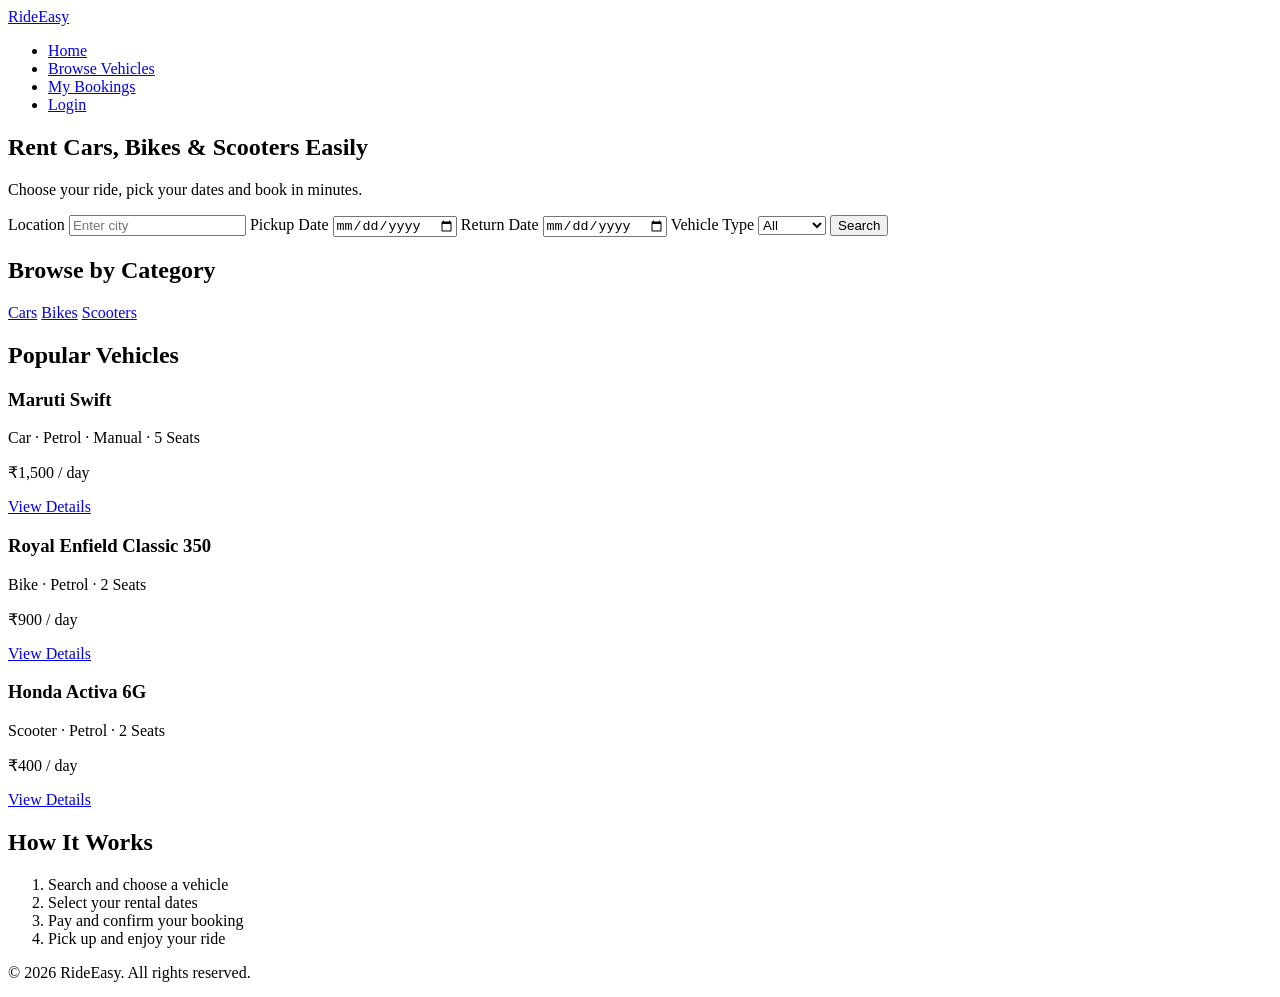
==== index.html @ caa132a5 "Add home page structure" ====
<!DOCTYPE html>
<html lang="en">

<head>
    <meta charset="UTF-8">
    <meta name="viewport" content="width=device-width, initial-scale=1.0">
    <title>RideEasy - Vehicle Rental Platform</title>
    <link rel="stylesheet" href="css/style.css">
</head>

<body>

    <header>
        <nav class="navbar">
            <a href="index.html" class="logo">RideEasy</a>
            <ul class="nav-links">
                <li><a href="index.html">Home</a></li>
                <li><a href="browse.html">Browse Vehicles</a></li>
                <li><a href="my-bookings.html">My Bookings</a></li>
                <li><a href="login.html">Login</a></li>
            </ul>
        </nav>
    </header>

    <main>
        <section class="top-section">
            <h1>Rent Cars, Bikes &amp; Scooters Easily</h1>
            <p>Choose your ride, pick your dates and book in minutes.</p>

            <form class="search-form" action="browse.html">
                <label for="location">Location</label>
                <input type="text" id="location" name="location" placeholder="Enter city" required>

                <label for="pickup">Pickup Date</label>
                <input type="date" id="pickup" name="pickup" required>

                <label for="return">Return Date</label>
                <input type="date" id="return" name="return" required>

                <label for="type">Vehicle Type</label>
                <select id="type" name="type">
                    <option value="all">All</option>
                    <option value="car">Car</option>
                    <option value="bike">Bike</option>
                    <option value="scooter">Scooter</option>
                </select>

                <button type="submit">Search</button>
            </form>
        </section>

        <section class="categories">
            <h2>Browse by Category</h2>
            <div class="category-list">
                <a href="browse.html#cars" class="category-box">Cars</a>
                <a href="browse.html#bikes" class="category-box">Bikes</a>
                <a href="browse.html#scooters" class="category-box">Scooters</a>
            </div>
        </section>

        <section class="popular">
            <h2>Popular Vehicles</h2>
            <div class="vehicle-list">
                <article class="vehicle-box">
                    <h3>Maruti Swift</h3>
                    <p>Car · Petrol · Manual · 5 Seats</p>
                    <p class="price">₹1,500 / day</p>
                    <a href="vehicle.html#swift">View Details</a>
                </article>
                <article class="vehicle-box">
                    <h3>Royal Enfield Classic 350</h3>
                    <p>Bike · Petrol · 2 Seats</p>
                    <p class="price">₹900 / day</p>
                    <a href="vehicle.html#classic350">View Details</a>
                </article>
                <article class="vehicle-box">
                    <h3>Honda Activa 6G</h3>
                    <p>Scooter · Petrol · 2 Seats</p>
                    <p class="price">₹400 / day</p>
                    <a href="vehicle.html#activa">View Details</a>
                </article>
            </div>
        </section>

        <section class="how-it-works">
            <h2>How It Works</h2>
            <ol>
                <li>Search and choose a vehicle</li>
                <li>Select your rental dates</li>
                <li>Pay and confirm your booking</li>
                <li>Pick up and enjoy your ride</li>
            </ol>
        </section>
    </main>

    <footer>
        <p>&copy; 2026 RideEasy. All rights reserved.</p>
    </footer>

</body>

</html>
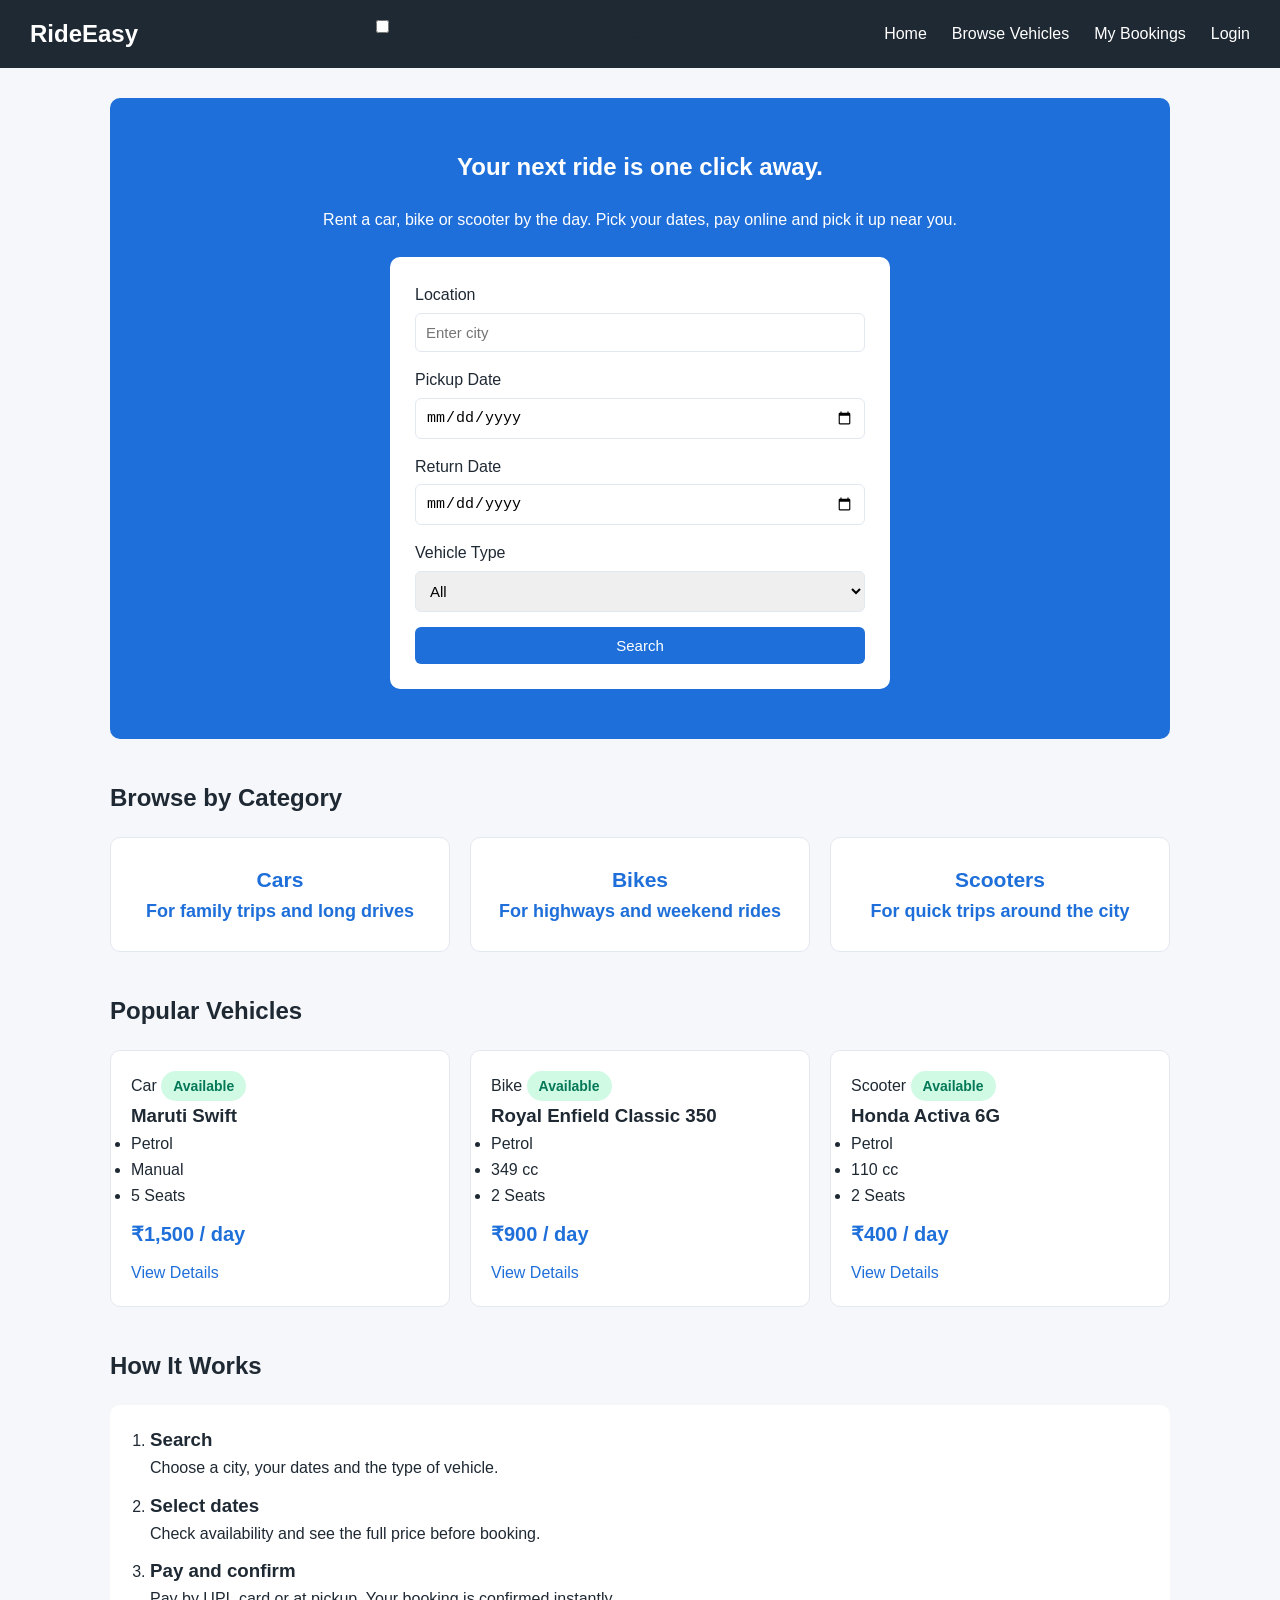
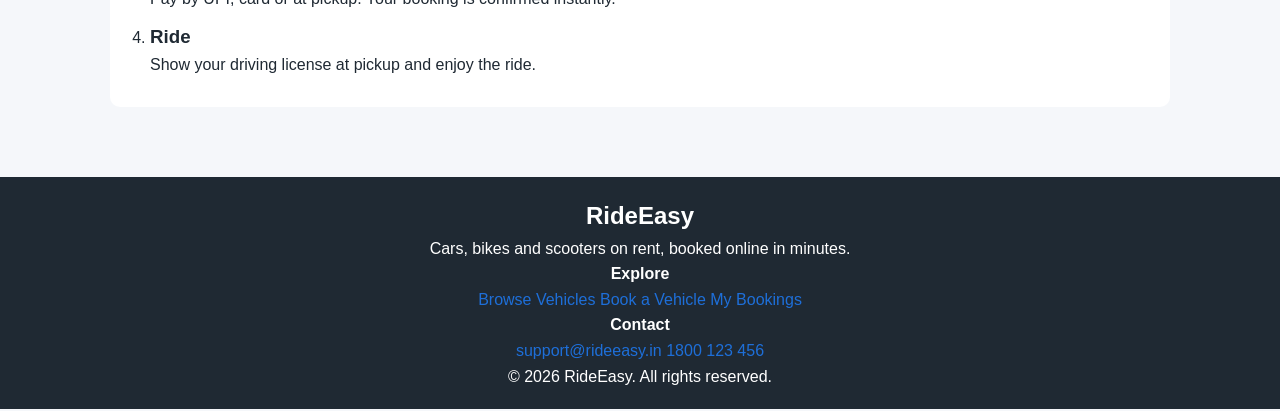
==== commit 75757039: "Redesign home page layout and add categories" ====
--- a/index.html
+++ b/index.html
@@ -1,102 +1,198 @@
 <!DOCTYPE html>
 <html lang="en">
-
 <head>
     <meta charset="UTF-8">
     <meta name="viewport" content="width=device-width, initial-scale=1.0">
     <title>RideEasy - Vehicle Rental Platform</title>
+
+    <!-- Google Font: Sora -->
+    <link rel="preconnect" href="https://fonts.googleapis.com">
+    <link rel="preconnect" href="https://fonts.gstatic.com" crossorigin>
+    <link href="https://fonts.googleapis.com/css2?family=Sora:wght@400;600;700;800&display=swap" rel="stylesheet">
+
     <link rel="stylesheet" href="css/style.css">
 </head>
-
 <body>
 
-    <header>
+    <!-- Navbar -->
+    <header class="site-header">
         <nav class="navbar">
-            <a href="index.html" class="logo">RideEasy</a>
+            <a href="index.html" class="logo">Ride<span>Easy</span></a>
+
+            <!-- Menu button (shown only on phones) -->
+            <input type="checkbox" id="menu-toggle">
+            <label for="menu-toggle" class="menu-icon">&#9776;</label>
+
             <ul class="nav-links">
-                <li><a href="index.html">Home</a></li>
+                <li><a href="index.html" class="current">Home</a></li>
                 <li><a href="browse.html">Browse Vehicles</a></li>
                 <li><a href="my-bookings.html">My Bookings</a></li>
-                <li><a href="login.html">Login</a></li>
+                <li><a href="login.html" class="login-btn">Login</a></li>
             </ul>
         </nav>
     </header>
 
     <main>
+        <!-- First view: background photo + search -->
         <section class="top-section">
-            <h1>Rent Cars, Bikes &amp; Scooters Easily</h1>
-            <p>Choose your ride, pick your dates and book in minutes.</p>
+            <div class="container">
+                <h1>Your next ride is one click away.</h1>
+                <p class="subtitle">Rent a car, bike or scooter by the day. Pick your dates, pay online and pick it up near you.</p>
 
-            <form class="search-form" action="browse.html">
-                <label for="location">Location</label>
-                <input type="text" id="location" name="location" placeholder="Enter city" required>
-
-                <label for="pickup">Pickup Date</label>
-                <input type="date" id="pickup" name="pickup" required>
-
-                <label for="return">Return Date</label>
-                <input type="date" id="return" name="return" required>
-
-                <label for="type">Vehicle Type</label>
-                <select id="type" name="type">
-                    <option value="all">All</option>
-                    <option value="car">Car</option>
-                    <option value="bike">Bike</option>
-                    <option value="scooter">Scooter</option>
-                </select>
-
-                <button type="submit">Search</button>
-            </form>
-        </section>
-
-        <section class="categories">
-            <h2>Browse by Category</h2>
-            <div class="category-list">
-                <a href="browse.html#cars" class="category-box">Cars</a>
-                <a href="browse.html#bikes" class="category-box">Bikes</a>
-                <a href="browse.html#scooters" class="category-box">Scooters</a>
+                <form class="search-form" action="browse.html">
+                    <div class="field">
+                        <label for="location">Location</label>
+                        <input type="text" id="location" name="location" placeholder="Enter city" required>
+                    </div>
+                    <div class="field">
+                        <label for="pickup">Pickup Date</label>
+                        <input type="date" id="pickup" name="pickup" required>
+                    </div>
+                    <div class="field">
+                        <label for="return">Return Date</label>
+                        <input type="date" id="return" name="return" required>
+                    </div>
+                    <div class="field">
+                        <label for="type">Vehicle Type</label>
+                        <select id="type" name="type">
+                            <option value="all">All</option>
+                            <option value="car">Car</option>
+                            <option value="bike">Bike</option>
+                            <option value="scooter">Scooter</option>
+                        </select>
+                    </div>
+                    <button type="submit">Search</button>
+                </form>
             </div>
         </section>
 
-        <section class="popular">
-            <h2>Popular Vehicles</h2>
-            <div class="vehicle-list">
-                <article class="vehicle-box">
-                    <h3>Maruti Swift</h3>
-                    <p>Car · Petrol · Manual · 5 Seats</p>
-                    <p class="price">₹1,500 / day</p>
-                    <a href="vehicle.html#swift">View Details</a>
-                </article>
-                <article class="vehicle-box">
-                    <h3>Royal Enfield Classic 350</h3>
-                    <p>Bike · Petrol · 2 Seats</p>
-                    <p class="price">₹900 / day</p>
-                    <a href="vehicle.html#classic350">View Details</a>
-                </article>
-                <article class="vehicle-box">
-                    <h3>Honda Activa 6G</h3>
-                    <p>Scooter · Petrol · 2 Seats</p>
-                    <p class="price">₹400 / day</p>
-                    <a href="vehicle.html#activa">View Details</a>
-                </article>
+        <!-- Categories -->
+        <section class="categories">
+            <div class="container">
+                <h2>Browse by Category</h2>
+                <div class="category-list">
+                    <a href="browse.html#cars" class="category-box cars">
+                        <h3>Cars</h3>
+                        <p>For family trips and long drives</p>
+                    </a>
+                    <a href="browse.html#bikes" class="category-box bikes">
+                        <h3>Bikes</h3>
+                        <p>For highways and weekend rides</p>
+                    </a>
+                    <a href="browse.html#scooters" class="category-box scooters">
+                        <h3>Scooters</h3>
+                        <p>For quick trips around the city</p>
+                    </a>
+                </div>
             </div>
         </section>
 
+        <!-- Popular Vehicles -->
+        <section class="popular">
+            <div class="container">
+                <h2>Popular Vehicles</h2>
+                <div class="vehicle-list">
+                    <article class="vehicle-box">
+                        <div class="box-top">
+                            <span class="type">Car</span>
+                            <span class="status available">Available</span>
+                        </div>
+                        <h3>Maruti Swift</h3>
+                        <ul class="tags">
+                            <li>Petrol</li>
+                            <li>Manual</li>
+                            <li>5 Seats</li>
+                        </ul>
+                        <div class="box-bottom">
+                            <p class="price">₹1,500 <span>/ day</span></p>
+                            <a href="vehicle.html#swift" class="btn">View Details</a>
+                        </div>
+                    </article>
+
+                    <article class="vehicle-box">
+                        <div class="box-top">
+                            <span class="type">Bike</span>
+                            <span class="status available">Available</span>
+                        </div>
+                        <h3>Royal Enfield Classic 350</h3>
+                        <ul class="tags">
+                            <li>Petrol</li>
+                            <li>349 cc</li>
+                            <li>2 Seats</li>
+                        </ul>
+                        <div class="box-bottom">
+                            <p class="price">₹900 <span>/ day</span></p>
+                            <a href="vehicle.html#classic350" class="btn">View Details</a>
+                        </div>
+                    </article>
+
+                    <article class="vehicle-box">
+                        <div class="box-top">
+                            <span class="type">Scooter</span>
+                            <span class="status available">Available</span>
+                        </div>
+                        <h3>Honda Activa 6G</h3>
+                        <ul class="tags">
+                            <li>Petrol</li>
+                            <li>110 cc</li>
+                            <li>2 Seats</li>
+                        </ul>
+                        <div class="box-bottom">
+                            <p class="price">₹400 <span>/ day</span></p>
+                            <a href="vehicle.html#activa" class="btn">View Details</a>
+                        </div>
+                    </article>
+                </div>
+            </div>
+        </section>
+
+        <!-- How It Works -->
         <section class="how-it-works">
-            <h2>How It Works</h2>
-            <ol>
-                <li>Search and choose a vehicle</li>
-                <li>Select your rental dates</li>
-                <li>Pay and confirm your booking</li>
-                <li>Pick up and enjoy your ride</li>
-            </ol>
+            <div class="container">
+                <h2>How It Works</h2>
+                <ol class="steps">
+                    <li>
+                        <h3>Search</h3>
+                        <p>Choose a city, your dates and the type of vehicle.</p>
+                    </li>
+                    <li>
+                        <h3>Select dates</h3>
+                        <p>Check availability and see the full price before booking.</p>
+                    </li>
+                    <li>
+                        <h3>Pay and confirm</h3>
+                        <p>Pay by UPI, card or at pickup. Your booking is confirmed instantly.</p>
+                    </li>
+                    <li>
+                        <h3>Ride</h3>
+                        <p>Show your driving license at pickup and enjoy the ride.</p>
+                    </li>
+                </ol>
+            </div>
         </section>
     </main>
 
-    <footer>
-        <p>&copy; 2026 RideEasy. All rights reserved.</p>
+    <!-- Footer -->
+    <footer class="site-footer">
+        <div class="container footer-grid">
+            <div>
+                <a href="index.html" class="logo">Ride<span>Easy</span></a>
+                <p>Cars, bikes and scooters on rent, booked online in minutes.</p>
+            </div>
+            <div>
+                <h4>Explore</h4>
+                <a href="browse.html">Browse Vehicles</a>
+                <a href="booking.html">Book a Vehicle</a>
+                <a href="my-bookings.html">My Bookings</a>
+            </div>
+            <div>
+                <h4>Contact</h4>
+                <a href="mailto:support@rideeasy.in">support@rideeasy.in</a>
+                <a href="tel:+911800123456">1800 123 456</a>
+            </div>
+        </div>
+        <p class="copyright">&copy; 2026 RideEasy. All rights reserved.</p>
     </footer>
 
 </body>
-
 </html>
--- a/css/style.css
+++ b/css/style.css
@@ -0,0 +1,471 @@
+:root {
+    --primary: #1e6fd9;
+    --primary-dark: #1557ad;
+    --dark: #1f2933;
+    --light: #f5f7fa;
+    --white: #ffffff;
+    --gray: #6b7280;
+    --border: #e2e8f0;
+}
+
+* {
+    margin: 0;
+    padding: 0;
+    box-sizing: border-box;
+}
+
+body {
+    font-family: Arial, Helvetica, sans-serif;
+    background-color: var(--light);
+    color: var(--dark);
+    line-height: 1.6;
+}
+
+a {
+    color: var(--primary);
+    text-decoration: none;
+}
+
+main {
+    max-width: 1100px;
+    margin: 0 auto;
+    padding: 30px 20px;
+}
+
+h1, h2 {
+    margin-bottom: 20px;
+}
+
+.navbar {
+    display: flex;
+    justify-content: space-between;
+    align-items: center;
+    background-color: var(--dark);
+    padding: 15px 30px;
+}
+
+.logo {
+    color: var(--white);
+    font-size: 24px;
+    font-weight: bold;
+}
+
+.nav-links {
+    display: flex;
+    list-style: none;
+    gap: 25px;
+}
+
+.nav-links a {
+    color: var(--white);
+}
+
+.nav-links a:hover {
+    color: var(--primary);
+}
+
+button,
+.book-btn {
+    background-color: var(--primary);
+    color: var(--white);
+    border: none;
+    padding: 10px 20px;
+    border-radius: 6px;
+    cursor: pointer;
+    font-size: 15px;
+    display: inline-block;
+}
+
+button:hover,
+.book-btn:hover {
+    background-color: var(--primary-dark);
+}
+
+input,
+select {
+    width: 100%;
+    padding: 10px;
+    margin: 5px 0 15px;
+    border: 1px solid var(--border);
+    border-radius: 6px;
+    font-size: 15px;
+}
+
+footer {
+    background-color: var(--dark);
+    color: var(--white);
+    text-align: center;
+    padding: 20px;
+    margin-top: 40px;
+}
+
+
+.top-section {
+    background-color: var(--primary);
+    color: var(--white);
+    text-align: center;
+    padding: 50px 20px;
+    border-radius: 10px;
+    margin-bottom: 40px;
+}
+
+.top-section p {
+    margin-bottom: 25px;
+}
+
+.search-form {
+    background-color: var(--white);
+    color: var(--dark);
+    max-width: 500px;
+    margin: 0 auto;
+    padding: 25px;
+    border-radius: 10px;
+    text-align: left;
+}
+
+.search-form button {
+    width: 100%;
+}
+
+.categories {
+    margin-bottom: 40px;
+}
+
+.category-list {
+    display: flex;
+    gap: 20px;
+    margin-bottom: 30px;
+}
+
+.category-box {
+    flex: 1;
+    background-color: var(--white);
+    border: 1px solid var(--border);
+    border-radius: 10px;
+    padding: 25px;
+    text-align: center;
+    font-size: 18px;
+    font-weight: bold;
+}
+
+.category-box:hover {
+    background-color: var(--primary);
+    color: var(--white);
+}
+
+.popular,
+.vehicle-section {
+    margin-bottom: 40px;
+}
+
+.vehicle-list {
+    display: grid;
+    grid-template-columns: repeat(auto-fit, minmax(250px, 1fr));
+    gap: 20px;
+}
+
+.vehicle-box {
+    background-color: var(--white);
+    border: 1px solid var(--border);
+    border-radius: 10px;
+    padding: 20px;
+}
+
+.vehicle-box:hover {
+    box-shadow: 0 4px 12px rgba(0, 0, 0, 0.1);
+}
+
+.vehicle-box p {
+    color: var(--gray);
+}
+
+.price {
+    color: var(--primary) !important;
+    font-size: 20px;
+    font-weight: bold;
+    margin: 10px 0;
+}
+
+.how-it-works ol {
+    background-color: var(--white);
+    padding: 20px 40px;
+    border-radius: 10px;
+}
+
+.how-it-works li {
+    margin-bottom: 10px;
+}
+
+.filter-form {
+    background-color: var(--white);
+    padding: 20px;
+    border-radius: 10px;
+    margin-bottom: 25px;
+    display: grid;
+    grid-template-rows: auto auto;
+    grid-auto-flow: column;
+    gap: 0 20px;
+    align-items: end;
+}
+
+.filter-form button {
+    grid-row: 2;
+    margin-bottom: 15px;
+}
+
+.vehicle-details {
+    background-color: var(--white);
+    border: 1px solid var(--border);
+    border-radius: 10px;
+    padding: 25px;
+    margin-bottom: 30px;
+}
+
+.features {
+    list-style: none;
+    display: flex;
+    flex-wrap: wrap;
+    gap: 10px;
+    margin-bottom: 10px;
+}
+
+.features li {
+    background-color: var(--light);
+    padding: 5px 12px;
+    border-radius: 20px;
+    font-size: 14px;
+}
+
+.reviews {
+    margin: 15px 0 20px;
+    color: var(--gray);
+}
+
+.reviews h3 {
+    color: var(--dark);
+    font-size: 16px;
+}
+
+.status {
+    display: inline-block;
+    padding: 4px 12px;
+    border-radius: 20px;
+    font-size: 14px;
+    font-weight: bold;
+}
+
+.available, .active    { background-color: #d1fae5; color: #047857; }
+.booked, .cancelled    { background-color: #fee2e2; color: #b91c1c; }
+.maintenance           { background-color: #ffedd5; color: #c2410c; }
+.upcoming              { background-color: #dbeafe; color: #1d4ed8; }
+.completed             { background-color: #e5e7eb; color: #374151; }
+
+
+.booking-form,
+.form-box {
+    background-color: var(--white);
+    max-width: 600px;
+    margin: 0 auto 30px;
+    padding: 30px;
+    border-radius: 10px;
+    border: 1px solid var(--border);
+}
+
+fieldset {
+    border: 1px solid var(--border);
+    border-radius: 8px;
+    padding: 15px 20px;
+    margin-bottom: 20px;
+}
+
+legend {
+    font-weight: bold;
+    padding: 0 8px;
+}
+
+input[type="radio"],
+input[type="checkbox"] {
+    width: auto;
+    margin: 0 6px 15px 0;
+}
+
+.price-summary {
+    background-color: var(--light);
+    padding: 20px;
+    border-radius: 8px;
+    margin-bottom: 20px;
+}
+
+.price-summary h2 {
+    font-size: 18px;
+    margin-bottom: 10px;
+}
+
+.total {
+    font-size: 20px;
+    font-weight: bold;
+    color: var(--primary);
+    border-top: 1px solid var(--border);
+    margin-top: 10px;
+    padding-top: 10px;
+}
+
+.booking-form button,
+.form-box button {
+    width: 100%;
+}
+
+.bookings-table,
+.admin-table {
+    width: 100%;
+    border-collapse: collapse;
+    background-color: var(--white);
+    border-radius: 10px;
+    overflow: hidden;
+    margin-bottom: 30px;
+}
+
+.bookings-table th,
+.admin-table th {
+    background-color: var(--dark);
+    color: var(--white);
+    text-align: left;
+    padding: 12px;
+}
+
+.bookings-table td,
+.admin-table td {
+    padding: 12px;
+    border-bottom: 1px solid var(--border);
+}
+
+.bookings-table tr:hover,
+.admin-table tr:hover {
+    background-color: var(--light);
+}
+
+td button {
+    padding: 6px 12px;
+    font-size: 13px;
+    margin: 2px;
+}
+
+#dashboard,
+#vehicles,
+#bookings,
+#maintenance,
+#reviews {
+    margin-bottom: 40px;
+}
+
+.stats {
+    display: grid;
+    grid-template-columns: repeat(auto-fit, minmax(200px, 1fr));
+    gap: 20px;
+}
+
+.stat-box {
+    background-color: var(--white);
+    border-left: 5px solid var(--primary);
+    border-radius: 10px;
+    padding: 20px;
+    box-shadow: 0 2px 8px rgba(0, 0, 0, 0.05);
+}
+
+.stat-box h3 {
+    font-size: 15px;
+    color: var(--gray);
+}
+
+.stat-box p {
+    font-size: 28px;
+    font-weight: bold;
+}
+
+.add-vehicle-form {
+    background-color: var(--white);
+    padding: 20px;
+    border-radius: 10px;
+    margin-bottom: 25px;
+    display: grid;
+    grid-template-rows: auto auto;
+    grid-auto-flow: column;
+    gap: 0 20px;
+    align-items: end;
+}
+
+.add-vehicle-form button {
+    grid-row: 2;
+    margin-bottom: 15px;
+}
+
+.review-box {
+    background-color: var(--white);
+    border: 1px solid var(--border);
+    border-radius: 10px;
+    padding: 15px 20px;
+    margin-bottom: 15px;
+}
+
+html {
+    scroll-behavior: smooth;
+}
+
+@media (max-width: 768px) {
+    .navbar {
+        flex-direction: column;
+        gap: 10px;
+        padding: 15px;
+    }
+
+    .nav-links {
+        flex-wrap: wrap;
+        justify-content: center;
+        gap: 15px;
+    }
+
+    .category-list {
+        flex-direction: column;
+    }
+
+    .bookings-table,
+    .admin-table {
+        display: block;
+        overflow-x: auto;
+        white-space: nowrap;
+    }
+}
+
+@media (max-width: 480px) {
+    main {
+        padding: 20px 12px;
+    }
+
+    .top-section {
+        padding: 30px 15px;
+    }
+
+    .top-section h1 {
+        font-size: 24px;
+    }
+
+    .booking-form,
+    .form-box,
+    .search-form {
+        padding: 18px;
+    }
+
+    .stat-box p {
+        font-size: 22px;
+    }
+
+        .filter-form,
+    .add-vehicle-form {
+        display: block;
+    }
+
+    .filter-form button,
+    .add-vehicle-form button {
+        width: 100%;
+    }
+}
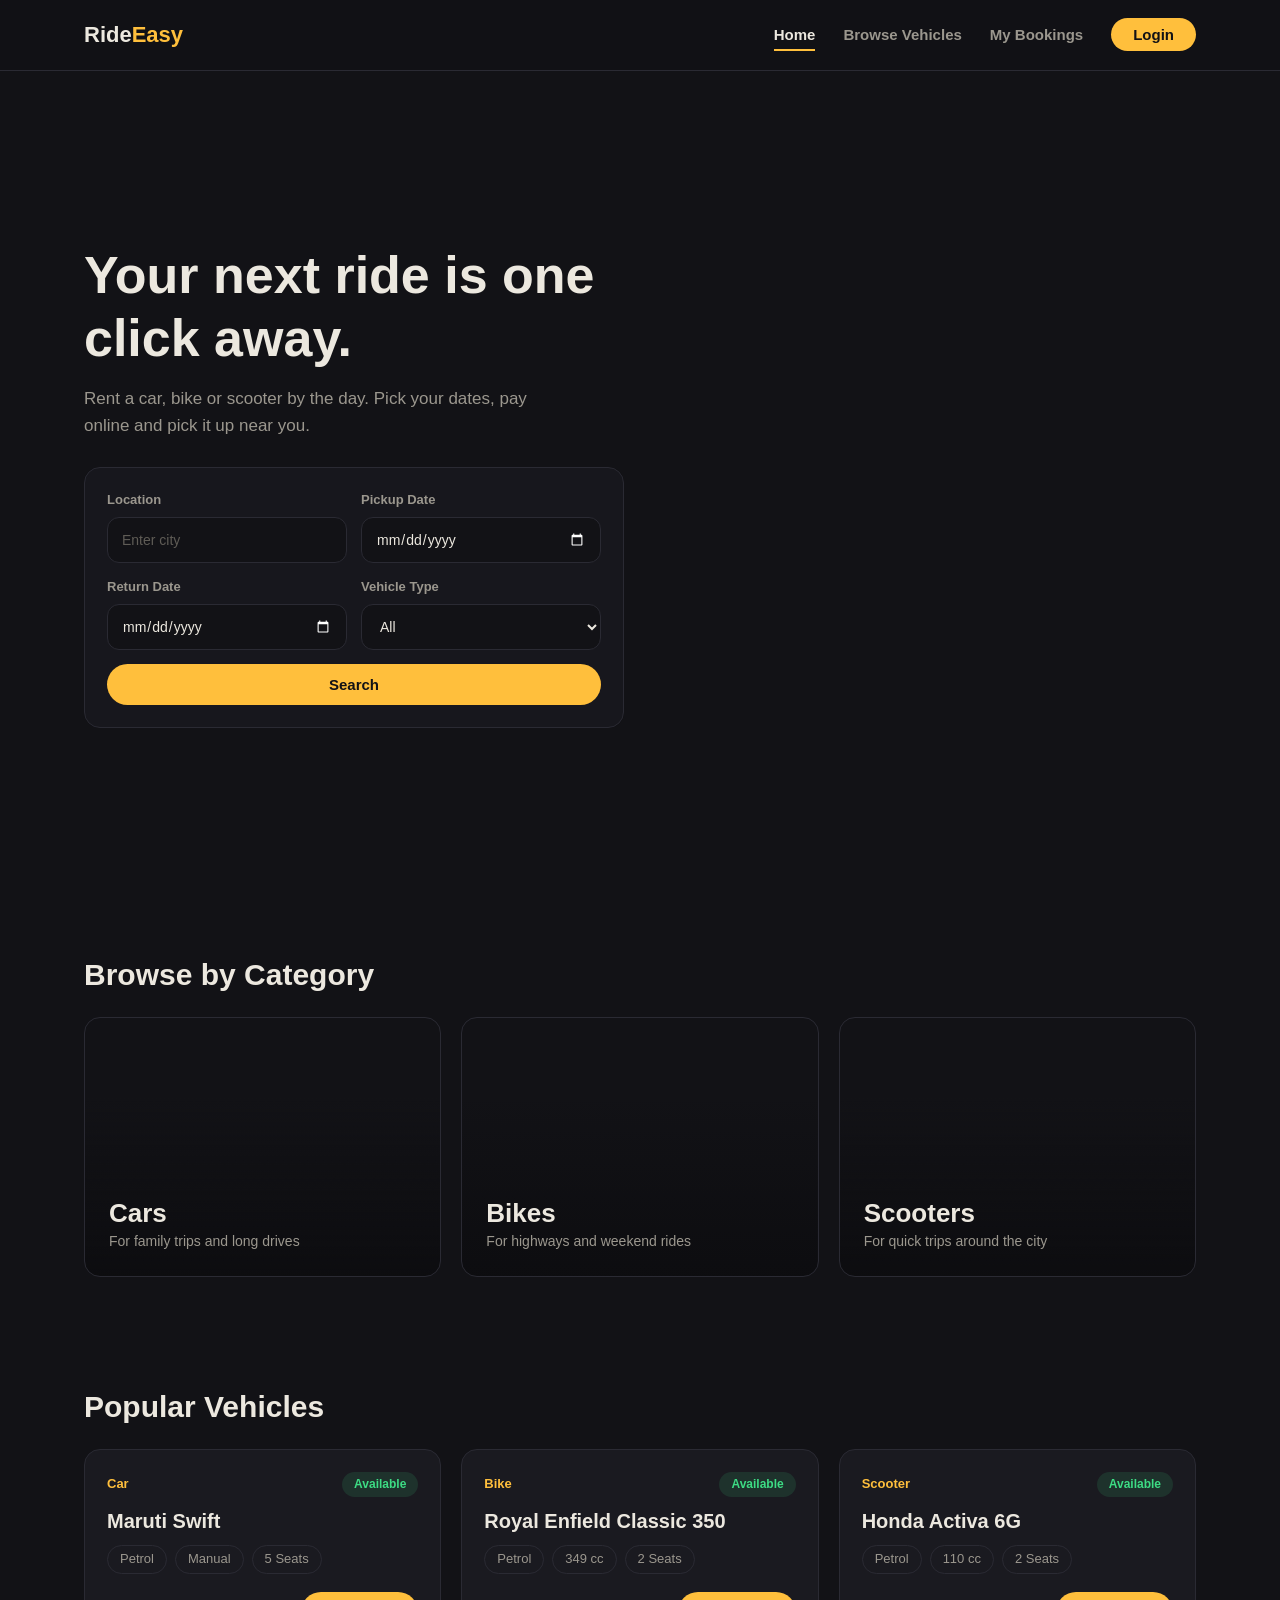
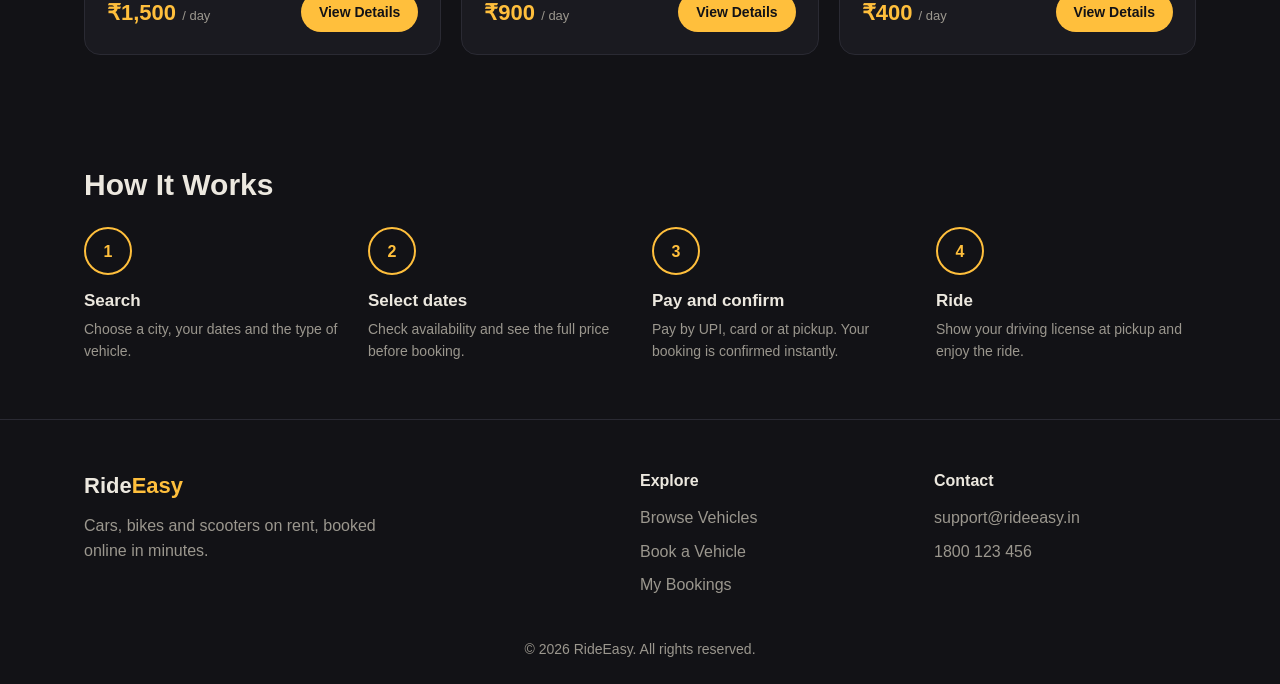
==== commit cdcb66a7: "Add shared vehicle data, storage helpers and navbar logout" ====
--- a/index.html
+++ b/index.html
@@ -1,5 +1,6 @@
 <!DOCTYPE html>
 <html lang="en">
+
 <head>
     <meta charset="UTF-8">
     <meta name="viewport" content="width=device-width, initial-scale=1.0">
@@ -12,6 +13,7 @@
 
     <link rel="stylesheet" href="css/style.css">
 </head>
+
 <body>
 
     <!-- Navbar -->
@@ -37,7 +39,8 @@
         <section class="top-section">
             <div class="container">
                 <h1>Your next ride is one click away.</h1>
-                <p class="subtitle">Rent a car, bike or scooter by the day. Pick your dates, pay online and pick it up near you.</p>
+                <p class="subtitle">Rent a car, bike or scooter by the day. Pick your dates, pay online and pick it up
+                    near you.</p>
 
                 <form class="search-form" action="browse.html">
                     <div class="field">
@@ -193,6 +196,7 @@
         </div>
         <p class="copyright">&copy; 2026 RideEasy. All rights reserved.</p>
     </footer>
-
+    <script src="js/data.js"></script>
 </body>
+
 </html>
--- a/css/style.css
+++ b/css/style.css
@@ -1,471 +1,1309 @@
+/* =========================================================
+   PART 1 - BASE: colors, fonts, buttons, forms, badges
+   ========================================================= */
+
+/* ----- Colors and sizes (CSS variables) ----- */
 :root {
-    --primary: #1e6fd9;
-    --primary-dark: #1557ad;
-    --dark: #1f2933;
-    --light: #f5f7fa;
-    --white: #ffffff;
-    --gray: #6b7280;
-    --border: #e2e8f0;
-}
-
+    --bg: #121216;          /* page background (dark asphalt) */
+    --surface: #1a1a20;     /* boxes and cards */
+    --line: #2a2a33;        /* borders */
+    --text: #ece8df;        /* main text */
+    --muted: #9b978e;       /* grey text */
+    --gold: #ffbf3c;        /* main accent */
+    --gold-glow: rgba(255, 191, 60, 0.35);
+    --green: #3ddc84;
+    --red: #ff5d5d;
+    --orange: #ff8a3d;
+    --purple: #a993ff;
+
+    --nav-height: 70px;
+    --radius: 16px;
+}
+
+/* ----- Reset ----- */
 * {
     margin: 0;
     padding: 0;
     box-sizing: border-box;
 }
 
+html {
+    scroll-behavior: smooth;   /* smooth jump for # links */
+}
+
 body {
-    font-family: Arial, Helvetica, sans-serif;
-    background-color: var(--light);
-    color: var(--dark);
+    font-family: "Sora", Arial, sans-serif;
+    background-color: var(--bg);
+    color: var(--text);
     line-height: 1.6;
 }
 
 a {
-    color: var(--primary);
+    color: var(--gold);
     text-decoration: none;
 }
 
-main {
-    max-width: 1100px;
+h1, h2, h3 {
+    line-height: 1.2;
+}
+
+h2 {
+    font-size: 30px;
+    margin-bottom: 24px;
+}
+
+/* Keeps content centered with a max width */
+.container {
+    max-width: 1160px;
     margin: 0 auto;
-    padding: 30px 20px;
-}
-
-h1, h2 {
-    margin-bottom: 20px;
-}
-
-.navbar {
-    display: flex;
-    justify-content: space-between;
-    align-items: center;
-    background-color: var(--dark);
-    padding: 15px 30px;
-}
-
-.logo {
-    color: var(--white);
-    font-size: 24px;
-    font-weight: bold;
-}
-
-.nav-links {
-    display: flex;
-    list-style: none;
-    gap: 25px;
-}
-
-.nav-links a {
-    color: var(--white);
-}
-
-.nav-links a:hover {
-    color: var(--primary);
-}
-
+    padding: 0 24px;
+}
+
+.subtitle {
+    color: var(--muted);
+}
+
+/* ----- Buttons ----- */
 button,
-.book-btn {
-    background-color: var(--primary);
-    color: var(--white);
+.btn {
+    font-family: inherit;
+    font-size: 15px;
+    font-weight: 700;
+    color: var(--bg);
+    background-color: var(--gold);
     border: none;
-    padding: 10px 20px;
-    border-radius: 6px;
+    border-radius: 999px;
+    padding: 12px 26px;
     cursor: pointer;
-    font-size: 15px;
     display: inline-block;
+    text-align: center;
+    transition: transform 0.2s, box-shadow 0.2s;
 }
 
 button:hover,
-.book-btn:hover {
-    background-color: var(--primary-dark);
+.btn:hover {
+    transform: translateY(-2px);
+    box-shadow: 0 8px 24px var(--gold-glow);
+}
+
+.btn-small {
+    padding: 7px 16px;
+    font-size: 13px;
+}
+
+/* Outlined button (Edit, Cancel ...) */
+.btn-outline {
+    background-color: transparent;
+    color: var(--text);
+    border: 1px solid var(--line);
+}
+
+.btn-outline:hover {
+    border-color: var(--gold);
+    box-shadow: none;
+}
+
+/* Red button (Delete, Reject) */
+.btn-danger {
+    background-color: transparent;
+    color: var(--red);
+    border: 1px solid rgba(255, 93, 93, 0.4);
+}
+
+.btn-danger:hover {
+    background-color: rgba(255, 93, 93, 0.12);
+    box-shadow: none;
+}
+
+/* ----- Form inputs ----- */
+label {
+    display: block;
+    font-size: 13px;
+    font-weight: 600;
+    color: var(--muted);
+    margin-bottom: 6px;
 }
 
 input,
 select {
     width: 100%;
-    padding: 10px;
-    margin: 5px 0 15px;
-    border: 1px solid var(--border);
-    border-radius: 6px;
-    font-size: 15px;
-}
-
-footer {
-    background-color: var(--dark);
-    color: var(--white);
-    text-align: center;
-    padding: 20px;
-    margin-top: 40px;
-}
-
-
-.top-section {
-    background-color: var(--primary);
-    color: var(--white);
-    text-align: center;
-    padding: 50px 20px;
-    border-radius: 10px;
-    margin-bottom: 40px;
-}
-
-.top-section p {
-    margin-bottom: 25px;
-}
-
-.search-form {
-    background-color: var(--white);
-    color: var(--dark);
-    max-width: 500px;
-    margin: 0 auto;
-    padding: 25px;
-    border-radius: 10px;
-    text-align: left;
-}
-
-.search-form button {
-    width: 100%;
-}
-
-.categories {
-    margin-bottom: 40px;
-}
-
-.category-list {
-    display: flex;
-    gap: 20px;
-    margin-bottom: 30px;
-}
-
-.category-box {
-    flex: 1;
-    background-color: var(--white);
-    border: 1px solid var(--border);
-    border-radius: 10px;
-    padding: 25px;
-    text-align: center;
-    font-size: 18px;
-    font-weight: bold;
-}
-
-.category-box:hover {
-    background-color: var(--primary);
-    color: var(--white);
-}
-
-.popular,
-.vehicle-section {
-    margin-bottom: 40px;
-}
-
-.vehicle-list {
-    display: grid;
-    grid-template-columns: repeat(auto-fit, minmax(250px, 1fr));
-    gap: 20px;
-}
-
-.vehicle-box {
-    background-color: var(--white);
-    border: 1px solid var(--border);
-    border-radius: 10px;
-    padding: 20px;
-}
-
-.vehicle-box:hover {
-    box-shadow: 0 4px 12px rgba(0, 0, 0, 0.1);
-}
-
-.vehicle-box p {
-    color: var(--gray);
-}
-
-.price {
-    color: var(--primary) !important;
-    font-size: 20px;
-    font-weight: bold;
-    margin: 10px 0;
-}
-
-.how-it-works ol {
-    background-color: var(--white);
-    padding: 20px 40px;
-    border-radius: 10px;
-}
-
-.how-it-works li {
-    margin-bottom: 10px;
-}
-
-.filter-form {
-    background-color: var(--white);
-    padding: 20px;
-    border-radius: 10px;
-    margin-bottom: 25px;
-    display: grid;
-    grid-template-rows: auto auto;
-    grid-auto-flow: column;
-    gap: 0 20px;
-    align-items: end;
-}
-
-.filter-form button {
-    grid-row: 2;
-    margin-bottom: 15px;
-}
-
-.vehicle-details {
-    background-color: var(--white);
-    border: 1px solid var(--border);
-    border-radius: 10px;
-    padding: 25px;
-    margin-bottom: 30px;
-}
-
-.features {
-    list-style: none;
-    display: flex;
-    flex-wrap: wrap;
-    gap: 10px;
-    margin-bottom: 10px;
-}
-
-.features li {
-    background-color: var(--light);
-    padding: 5px 12px;
-    border-radius: 20px;
+    height: 46px;
+    padding: 0 14px;
+    margin-bottom: 14px;
+    font-family: inherit;
     font-size: 14px;
-}
-
-.reviews {
-    margin: 15px 0 20px;
-    color: var(--gray);
-}
-
-.reviews h3 {
-    color: var(--dark);
-    font-size: 16px;
-}
-
+    color: var(--text);
+    background-color: var(--bg);
+    border: 1px solid var(--line);
+    border-radius: 12px;
+    transition: border-color 0.2s, box-shadow 0.2s;
+}
+
+/* Gold ring when you click inside a box */
+input:focus,
+select:focus {
+    outline: none;
+    border-color: var(--gold);
+    box-shadow: 0 0 0 4px rgba(255, 191, 60, 0.15);
+}
+
+input::placeholder {
+    color: #5f5c56;
+}
+
+/* Makes the calendar icon white on dark inputs */
+input[type="date"] {
+    color-scheme: dark;
+}
+
+/* ----- Status badges ----- */
 .status {
     display: inline-block;
-    padding: 4px 12px;
-    border-radius: 20px;
+    padding: 3px 12px;
+    border-radius: 999px;
+    font-size: 12px;
+    font-weight: 700;
+    white-space: nowrap;
+}
+
+.available, .active      { background-color: rgba(61, 220, 132, 0.12); color: var(--green); }
+.booked, .cancelled      { background-color: rgba(255, 93, 93, 0.12);  color: var(--red); }
+.maintenance, .pending   { background-color: rgba(255, 138, 61, 0.14); color: var(--orange); }
+.upcoming                { background-color: rgba(169, 147, 255, 0.15); color: var(--purple); }
+.completed               { background-color: rgba(255, 255, 255, 0.08); color: var(--muted); }
+
+/* ----- Fade-up animation (used on page load) ----- */
+@keyframes fade-up {
+    from {
+        opacity: 0;
+        transform: translateY(24px);
+    }
+    to {
+        opacity: 1;
+        transform: translateY(0);
+    }
+}
+
+
+/* =========================================================
+   PART 2 - NAVBAR AND FOOTER
+   ========================================================= */
+
+.site-header {
+    position: sticky;          /* stays on top while scrolling */
+    top: 0;
+    z-index: 100;
+    background-color: rgba(18, 18, 22, 0.85);
+    backdrop-filter: blur(10px);   /* blurs what is behind it */
+    border-bottom: 1px solid var(--line);
+}
+
+.navbar {
+    max-width: 1160px;
+    height: var(--nav-height);
+    margin: 0 auto;
+    padding: 0 24px;
+    display: flex;
+    justify-content: space-between;
+    align-items: center;
+}
+
+.logo {
+    font-size: 22px;
+    font-weight: 800;
+    color: var(--text);
+}
+
+.logo span {
+    color: var(--gold);
+}
+
+/* "Admin" tag next to the logo */
+.logo small {
+    font-size: 11px;
+    font-weight: 600;
+    color: var(--muted);
+    border: 1px solid var(--line);
+    padding: 2px 8px;
+    border-radius: 999px;
+    vertical-align: middle;
+}
+
+.nav-links {
+    display: flex;
+    align-items: center;
+    gap: 28px;
+    list-style: none;
+}
+
+.nav-links a {
+    color: var(--muted);
+    font-weight: 600;
+    font-size: 15px;
+    padding: 6px 0;
+    border-bottom: 2px solid transparent;
+    transition: color 0.2s, border-color 0.2s;
+}
+
+.nav-links a:hover,
+.nav-links a.current {
+    color: var(--text);
+    border-bottom-color: var(--gold);
+}
+
+/* Gold Login / Logout button */
+.nav-links .login-btn {
+    color: var(--bg);
+    background-color: var(--gold);
+    padding: 8px 22px;
+    border-radius: 999px;
+    border-bottom: none;
+}
+
+.nav-links .login-btn:hover {
+    color: var(--bg);
+    box-shadow: 0 0 20px var(--gold-glow);
+}
+
+/* Menu button and checkbox are hidden on big screens */
+#menu-toggle,
+.menu-icon {
+    display: none;
+}
+
+/* ----- Footer ----- */
+.site-footer {
+    border-top: 1px solid var(--line);
+    padding: 48px 0 24px;
+    color: var(--muted);
+}
+
+.footer-grid {
+    display: grid;
+    grid-template-columns: 2fr 1fr 1fr;
+    gap: 32px;
+}
+
+.footer-grid p {
+    margin-top: 10px;
+    max-width: 300px;
+}
+
+.footer-grid h4 {
+    color: var(--text);
+    margin-bottom: 12px;
+}
+
+.footer-grid div a:not(.logo) {
+    display: block;
+    color: var(--muted);
+    margin-bottom: 8px;
+}
+
+.footer-grid div a:not(.logo):hover {
+    color: var(--gold);
+}
+
+.copyright {
+    text-align: center;
     font-size: 14px;
-    font-weight: bold;
-}
-
-.available, .active    { background-color: #d1fae5; color: #047857; }
-.booked, .cancelled    { background-color: #fee2e2; color: #b91c1c; }
-.maintenance           { background-color: #ffedd5; color: #c2410c; }
-.upcoming              { background-color: #dbeafe; color: #1d4ed8; }
-.completed             { background-color: #e5e7eb; color: #374151; }
-
-
-.booking-form,
-.form-box {
-    background-color: var(--white);
-    max-width: 600px;
-    margin: 0 auto 30px;
-    padding: 30px;
-    border-radius: 10px;
-    border: 1px solid var(--border);
+    margin-top: 32px;
+}
+
+
+/* =========================================================
+   PART 3 - HOME PAGE
+   ========================================================= */
+
+/* ----- First view: exactly one screen tall ----- */
+.top-section {
+    min-height: calc(100vh - var(--nav-height));
+    display: flex;
+    align-items: center;
+    padding: 40px 0;
+    /* dark shade on the left + background photo */
+    background: linear-gradient(90deg, rgba(18, 18, 22, 0.95) 35%, rgba(18, 18, 22, 0.4)),
+                url("../images/bg.jpg") center / cover;
+}
+
+.top-section .container {
+    width: 100%;
+    animation: fade-up 0.8s ease;
+}
+
+.top-section h1 {
+    font-size: 52px;
+    font-weight: 800;
+    max-width: 620px;
+    margin-bottom: 16px;
+}
+
+.top-section .subtitle {
+    font-size: 17px;
+    max-width: 480px;
+    margin-bottom: 28px;
+}
+
+/* Search box: 2 columns */
+.search-form {
+    max-width: 540px;
+    display: grid;
+    grid-template-columns: 1fr 1fr;
+    gap: 0 14px;
+    padding: 22px;
+    background-color: rgba(26, 26, 32, 0.75);
+    border: 1px solid var(--line);
+    border-radius: var(--radius);
+    backdrop-filter: blur(8px);
+}
+
+.search-form button {
+    grid-column: 1 / -1;   /* button takes the full width */
+}
+
+/* ----- Sections below the first view ----- */
+.categories,
+.popular,
+.how-it-works {
+    padding: 56px 0;
+}
+
+/* ----- How It Works (numbered steps) ----- */
+.steps {
+    list-style: none;
+    counter-reset: step;     /* starts a counter at 0 */
+    display: grid;
+    grid-template-columns: repeat(4, 1fr);
+    gap: 24px;
+}
+
+.steps li {
+    counter-increment: step; /* adds 1 for each step */
+}
+
+.steps li::before {
+    content: counter(step);  /* shows 1, 2, 3, 4 */
+    display: flex;
+    justify-content: center;
+    align-items: center;
+    width: 44px;
+    height: 44px;
+    margin-bottom: 16px;
+    border: 2px solid var(--gold);
+    border-radius: 50%;
+    color: var(--gold);
+    font-weight: 700;
+}
+
+.steps h3 {
+    font-size: 17px;
+    margin-bottom: 6px;
+}
+
+.steps p {
+    color: var(--muted);
+    font-size: 14px;
+}
+
+
+/* =========================================================
+   PART 4 - CATEGORY BOXES, VEHICLE BOXES, BROWSE PAGE
+   ========================================================= */
+
+/* ----- Category boxes (photo behind the text) ----- */
+.category-list {
+    display: grid;
+    grid-template-columns: repeat(3, 1fr);
+    gap: 20px;
+}
+
+.category-box {
+    height: 260px;
+    display: flex;
+    flex-direction: column;
+    justify-content: flex-end;   /* text at the bottom */
+    padding: 24px;
+    border-radius: var(--radius);
+    border: 1px solid var(--line);
+    color: var(--text);
+    background-size: cover;
+    background-position: center;
+    transition: transform 0.3s, border-color 0.3s, box-shadow 0.3s;
+}
+
+/* Each box gets its own photo + dark shade at the bottom */
+.category-box.cars {
+    background-image: linear-gradient(transparent 30%, rgba(12, 12, 15, 0.9)), url("../images/cars.jpg");
+}
+
+.category-box.bikes {
+    background-image: linear-gradient(transparent 30%, rgba(12, 12, 15, 0.9)), url("../images/bikes.jpg");
+}
+
+.category-box.scooters {
+    background-image: linear-gradient(transparent 30%, rgba(12, 12, 15, 0.9)), url("../images/scooters.jpg");
+}
+
+.category-box h3 {
+    font-size: 26px;
+}
+
+.category-box p {
+    color: var(--muted);
+    font-size: 14px;
+}
+
+.category-box:hover {
+    transform: translateY(-6px);
+    border-color: var(--gold);
+    box-shadow: 0 12px 30px rgba(0, 0, 0, 0.5);
+}
+
+/* ----- Vehicle boxes ----- */
+.vehicle-list {
+    display: grid;
+    grid-template-columns: repeat(3, 1fr);
+    gap: 20px;
+}
+
+.vehicle-box {
+    display: flex;
+    flex-direction: column;
+    padding: 22px;
+    background-color: var(--surface);
+    border: 1px solid var(--line);
+    border-radius: var(--radius);
+    transition: transform 0.3s, border-color 0.3s, box-shadow 0.3s;
+}
+
+.vehicle-box:hover {
+    transform: translateY(-4px);
+    border-color: rgba(255, 191, 60, 0.6);
+    box-shadow: 0 10px 30px rgba(255, 191, 60, 0.08);
+}
+
+.box-top {
+    display: flex;
+    justify-content: space-between;
+    align-items: center;
+    margin-bottom: 12px;
+}
+
+.type {
+    color: var(--gold);
+    font-size: 13px;
+    font-weight: 700;
+}
+
+.vehicle-box h3 {
+    font-size: 20px;
+    margin-bottom: 12px;
+}
+
+/* Small feature pills */
+.tags {
+    display: flex;
+    flex-wrap: wrap;
+    gap: 8px;
+    list-style: none;
+    margin-bottom: 18px;
+}
+
+.tags li {
+    font-size: 13px;
+    color: var(--muted);
+    border: 1px solid var(--line);
+    padding: 3px 12px;
+    border-radius: 999px;
+}
+
+/* Price on the left, button on the right */
+.box-bottom {
+    margin-top: auto;      /* pushes this row to the bottom of the box */
+    display: flex;
+    justify-content: space-between;
+    align-items: center;
+    gap: 12px;
+}
+
+.price {
+    font-size: 22px;
+    font-weight: 800;
+    color: var(--gold);
+}
+
+.price span {
+    font-size: 13px;
+    font-weight: 400;
+    color: var(--muted);
+}
+
+.box-bottom .btn {
+    padding: 9px 18px;
+    font-size: 14px;
+}
+
+/* ----- Browse page: first view (one screen) ----- */
+.browse-top {
+    min-height: calc(100vh - var(--nav-height));
+    display: flex;
+    align-items: center;
+    padding: 32px 0;
+}
+
+.browse-top .container {
+    width: 100%;
+    animation: fade-up 0.8s ease;
+}
+
+.browse-top h1 {
+    font-size: 40px;
+    margin-bottom: 20px;
+}
+
+/* Filters in one row */
+.filter-form {
+    display: grid;
+    grid-template-columns: 1fr 1fr 1fr auto;
+    gap: 0 14px;
+    align-items: end;
+    padding: 20px 20px 6px;
+    margin-bottom: 24px;
+    background-color: var(--surface);
+    border: 1px solid var(--line);
+    border-radius: var(--radius);
+}
+
+.filter-form button {
+    height: 46px;
+    margin-bottom: 14px;
+}
+
+/* Taller category boxes on the browse page */
+.browse-top .category-box {
+    height: 300px;
+}
+
+/* ----- Browse page: each category is one screen ----- */
+.vehicle-section {
+    min-height: calc(100vh - var(--nav-height));
+    display: flex;
+    align-items: center;
+    padding: 32px 0;
+    border-top: 1px solid var(--line);
+    scroll-margin-top: var(--nav-height);   /* stops the navbar covering it */
+}
+
+.vehicle-section .container {
+    width: 100%;
+}
+
+.section-head {
+    display: flex;
+    justify-content: space-between;
+    align-items: baseline;
+    margin-bottom: 20px;
+}
+
+.section-head h2 {
+    margin-bottom: 0;
+}
+
+.back-link {
+    font-size: 14px;
+    font-weight: 600;
+}
+
+/* 2 x 2 grid */
+.vehicle-section .vehicle-list {
+    grid-template-columns: 1fr 1fr;
+}
+
+.vehicle-section .vehicle-box {
+    min-height: 200px;
+}
+
+
+/* =========================================================
+   PART 5 - VEHICLE DETAILS, BOOKING, MY BOOKINGS
+   ========================================================= */
+
+/* ----- Page heading (inner pages) ----- */
+.page-head {
+    padding: 56px 0 40px;
+    border-bottom: 1px solid var(--line);
+    background: radial-gradient(ellipse at 90% 0%, rgba(255, 191, 60, 0.15), transparent 60%);
+}
+
+.page-head h1 {
+    font-size: 40px;
+    margin-bottom: 8px;
+    animation: fade-up 0.6s ease;
+}
+
+/* ----- Vehicle details ----- */
+.details-group {
+    padding: 48px 0 8px;
+}
+
+.details-list {
+    display: grid;
+    grid-template-columns: 1fr 1fr;
+    gap: 20px;
+}
+
+.vehicle-details {
+    display: flex;
+    flex-direction: column;
+    padding: 24px;
+    background-color: var(--surface);
+    border: 1px solid var(--line);
+    border-radius: var(--radius);
+    scroll-margin-top: calc(var(--nav-height) + 20px);
+    transition: border-color 0.3s, box-shadow 0.3s;
+}
+
+.vehicle-details h3 {
+    font-size: 22px;
+    margin-bottom: 4px;
+}
+
+.rating {
+    color: var(--gold);
+    letter-spacing: 2px;
+    margin-bottom: 16px;
+}
+
+.rating span {
+    color: var(--muted);
+    font-size: 13px;
+    letter-spacing: 0;
+}
+
+/* :target = the box you jumped to with a # link */
+.vehicle-details:target {
+    border-color: var(--gold);
+    box-shadow: 0 0 40px var(--gold-glow);
+}
+
+/* Specs: label on top, value below */
+.features {
+    display: grid;
+    grid-template-columns: repeat(3, 1fr);
+    gap: 10px;
+    list-style: none;
+    margin-bottom: 16px;
+}
+
+.features li {
+    padding: 10px 12px;
+    background-color: var(--bg);
+    border: 1px solid var(--line);
+    border-radius: 12px;
+    font-weight: 600;
+    font-size: 14px;
+}
+
+.features li span {
+    display: block;
+    font-size: 11px;
+    font-weight: 400;
+    color: var(--muted);
+}
+
+.reviews {
+    margin-bottom: 20px;
+}
+
+.reviews h4 {
+    font-size: 13px;
+    color: var(--muted);
+    margin-bottom: 6px;
+}
+
+blockquote {
+    font-style: italic;
+    border-left: 3px solid var(--gold);
+    padding-left: 12px;
+}
+
+blockquote cite {
+    display: block;
+    font-style: normal;
+    font-size: 13px;
+    color: var(--muted);
+}
+
+/* ----- Booking page ----- */
+.booking {
+    padding: 40px 0 60px;
+}
+
+/* Form on the left, price summary on the right */
+.booking-form {
+    display: grid;
+    grid-template-columns: 1fr 340px;
+    gap: 24px;
+    align-items: start;
 }
 
 fieldset {
-    border: 1px solid var(--border);
-    border-radius: 8px;
-    padding: 15px 20px;
+    padding: 20px 20px 6px;
     margin-bottom: 20px;
+    background-color: var(--surface);
+    border: 1px solid var(--line);
+    border-radius: var(--radius);
 }
 
 legend {
-    font-weight: bold;
+    font-weight: 700;
     padding: 0 8px;
 }
 
-input[type="radio"],
-input[type="checkbox"] {
-    width: auto;
-    margin: 0 6px 15px 0;
+/* 2 columns of fields */
+.field-grid {
+    display: grid;
+    grid-template-columns: 1fr 1fr;
+    gap: 0 14px;
+}
+
+/* Payment options as clickable tiles */
+.pay-options {
+    display: grid;
+    grid-template-columns: repeat(3, 1fr);
+    gap: 12px;
+    margin-bottom: 14px;
+}
+
+.pay-options input {
+    position: absolute;     /* hide the round radio dot */
+    opacity: 0;             /* (still works with "required") */
+    width: 0;
+}
+
+.pay-options label {
+    margin: 0;
+    padding: 14px 8px;
+    text-align: center;
+    font-size: 14px;
+    color: var(--text);
+    border: 1px solid var(--line);
+    border-radius: 12px;
+    cursor: pointer;
+    transition: border-color 0.2s, background-color 0.2s;
+}
+
+/* The tile right after a checked radio button */
+.pay-options input:checked + label {
+    border-color: var(--gold);
+    background-color: rgba(255, 191, 60, 0.1);
+    color: var(--gold);
 }
 
 .price-summary {
-    background-color: var(--light);
-    padding: 20px;
-    border-radius: 8px;
-    margin-bottom: 20px;
+    position: sticky;       /* follows you while scrolling */
+    top: calc(var(--nav-height) + 20px);
+    padding: 24px;
+    background-color: var(--surface);
+    border: 1px solid var(--line);
+    border-radius: var(--radius);
 }
 
 .price-summary h2 {
-    font-size: 18px;
+    font-size: 20px;
+    margin-bottom: 16px;
+}
+
+.price-summary p {
+    display: flex;
+    justify-content: space-between;
+    color: var(--muted);
+    font-size: 14px;
     margin-bottom: 10px;
 }
 
-.total {
+.price-summary .total {
+    color: var(--text);
     font-size: 20px;
-    font-weight: bold;
-    color: var(--primary);
-    border-top: 1px solid var(--border);
-    margin-top: 10px;
-    padding-top: 10px;
-}
-
-.booking-form button,
-.form-box button {
+    font-weight: 800;
+    border-top: 1px dashed var(--line);
+    padding-top: 14px;
+    margin: 16px 0 18px;
+}
+
+.price-summary .total span:last-child {
+    color: var(--gold);
+}
+
+.terms {
+    display: flex;
+    align-items: flex-start;
+    gap: 10px;
+    margin-bottom: 18px;
+}
+
+.terms input {
+    width: 18px;
+    height: 18px;
+    margin: 2px 0 0;
+    flex-shrink: 0;
+    accent-color: var(--gold);   /* gold tick box */
+}
+
+.terms label {
+    margin: 0;
+}
+
+.price-summary button {
     width: 100%;
+}
+
+/* ----- Tables (My Bookings + Admin) ----- */
+.bookings {
+    padding: 40px 0 60px;
+}
+
+.table-box {
+    overflow-x: auto;       /* scroll sideways on small screens */
+    background-color: var(--surface);
+    border: 1px solid var(--line);
+    border-radius: var(--radius);
 }
 
 .bookings-table,
 .admin-table {
     width: 100%;
     border-collapse: collapse;
-    background-color: var(--white);
-    border-radius: 10px;
-    overflow: hidden;
-    margin-bottom: 30px;
+    white-space: nowrap;
 }
 
 .bookings-table th,
 .admin-table th {
-    background-color: var(--dark);
-    color: var(--white);
     text-align: left;
-    padding: 12px;
+    font-size: 13px;
+    font-weight: 600;
+    color: var(--muted);
+    padding: 14px 18px;
+    border-bottom: 1px solid var(--line);
 }
 
 .bookings-table td,
 .admin-table td {
-    padding: 12px;
-    border-bottom: 1px solid var(--border);
-}
-
-.bookings-table tr:hover,
-.admin-table tr:hover {
-    background-color: var(--light);
-}
-
-td button {
-    padding: 6px 12px;
+    padding: 14px 18px;
+    font-size: 14px;
+    border-bottom: 1px solid var(--line);
+}
+
+.bookings-table tbody tr:last-child td,
+.admin-table tbody tr:last-child td {
+    border-bottom: none;
+}
+
+.bookings-table tbody tr:hover,
+.admin-table tbody tr:hover {
+    background-color: rgba(255, 255, 255, 0.03);
+}
+
+
+/* =========================================================
+   PART 6 - LOGIN PAGE
+   ========================================================= */
+
+.login-page {
+    min-height: 100vh;
+    /* photo + dark shade on the right side (behind the card) */
+    background: linear-gradient(90deg, rgba(18, 18, 22, 0.15), rgba(18, 18, 22, 0.85) 60%),
+                url("../images/login-bg.jpg") left center / cover;
+    background-attachment: fixed;
+}
+
+.login-main {
+    max-width: 1160px;
+    min-height: calc(100vh - var(--nav-height));
+    margin: 0 auto;
+    padding: 30px 24px;
+    display: flex;
+    justify-content: flex-end;   /* card on the right */
+    align-items: center;
+}
+
+.auth-card {
+    width: 100%;
+    max-width: 420px;
+    padding: 28px;
+    background-color: rgba(26, 26, 32, 0.8);
+    border: 1px solid rgba(255, 191, 60, 0.3);
+    border-radius: 24px;
+    backdrop-filter: blur(12px);
+    box-shadow: 0 0 60px rgba(255, 191, 60, 0.12);
+    animation: fade-up 0.8s ease;
+}
+
+/* ----- Tabs (CSS only, using radio buttons) ----- */
+.tab-radio {
+    display: none;
+}
+
+.tabs {
+    display: grid;
+    grid-template-columns: 1fr 1fr;
+    padding: 5px;
+    margin-bottom: 22px;
+    background-color: var(--bg);
+    border: 1px solid var(--line);
+    border-radius: 999px;
+}
+
+.tabs label {
+    margin: 0;
+    padding: 9px;
+    text-align: center;
+    font-size: 15px;
+    border-radius: 999px;
+    cursor: pointer;
+    transition: background-color 0.3s, color 0.3s;
+}
+
+/* Highlight the tab whose radio button is checked */
+#tab-login:checked ~ .tabs label[for="tab-login"],
+#tab-register:checked ~ .tabs label[for="tab-register"] {
+    background-color: var(--gold);
+    color: var(--bg);
+}
+
+/* Show only the form whose tab is checked */
+#tab-login:checked ~ #register,
+#tab-register:checked ~ #login {
+    display: none;
+}
+
+.form-box h1 {
+    font-size: 26px;
+}
+
+.form-sub {
+    color: var(--muted);
+    font-size: 14px;
+    margin-bottom: 18px;
+}
+
+.form-box button[type="submit"] {
+    width: 100%;
+    margin-top: 4px;
+}
+
+.switch-text {
+    text-align: center;
+    font-size: 14px;
+    color: var(--muted);
+    margin-top: 16px;
+}
+
+.switch-text label {
+    display: inline;
+    color: var(--gold);
+    font-size: 14px;
+    cursor: pointer;
+}
+
+/* ----- Inputs with an icon on the left ----- */
+.input-icon {
+    position: relative;     /* icons are placed inside this box */
+}
+
+.input-icon svg {
+    position: absolute;
+    left: 14px;
+    top: 14px;
+    width: 18px;
+    height: 18px;
+    fill: none;
+    stroke: var(--muted);
+    stroke-width: 1.8;
+    stroke-linecap: round;
+    stroke-linejoin: round;
+}
+
+.input-icon input {
+    padding-left: 44px;     /* room for the icon */
+}
+
+/* Icon turns gold when you type in that box */
+.input-icon:focus-within svg {
+    stroke: var(--gold);
+}
+
+/* Eye button inside the password box */
+.show-pass {
+    position: absolute;
+    right: 6px;
+    top: 5px;
+    width: 36px;
+    height: 36px;
+    padding: 0;
+    background: none;
+    border-radius: 8px;
+}
+
+.show-pass svg {
+    position: static;
+    margin: 9px;
+}
+
+.show-pass:hover {
+    transform: none;
+    box-shadow: none;
+    background-color: rgba(255, 255, 255, 0.06);
+}
+
+
+/* =========================================================
+   PART 7 - ADMIN DASHBOARD
+   ========================================================= */
+
+.admin-section {
+    padding: 44px 0 4px;
+    scroll-margin-top: var(--nav-height);
+}
+
+.admin-section h1 {
+    font-size: 36px;
+    margin-bottom: 4px;
+}
+
+.admin-section .subtitle {
+    margin-bottom: 24px;
+}
+
+.stats {
+    display: grid;
+    grid-template-columns: repeat(4, 1fr);
+    gap: 18px;
+}
+
+.stat-box {
+    padding: 20px 22px;
+    background-color: var(--surface);
+    border: 1px solid var(--line);
+    border-top: 3px solid var(--gold);
+    border-radius: var(--radius);
+}
+
+.stat-box.warning {
+    border-top-color: var(--orange);
+}
+
+.stat-box h3 {
     font-size: 13px;
-    margin: 2px;
-}
-
-#dashboard,
-#vehicles,
-#bookings,
-#maintenance,
-#reviews {
+    font-weight: 600;
+    color: var(--muted);
+}
+
+.stat-box p {
+    font-size: 32px;
+    font-weight: 800;
+}
+
+/* Add vehicle form: all fields in one row */
+.add-vehicle-form {
+    display: grid;
+    grid-template-columns: repeat(4, 1fr) auto;
+    gap: 0 14px;
+    align-items: end;
+    padding: 20px 20px 6px;
+    margin-bottom: 20px;
+    background-color: var(--surface);
+    border: 1px solid var(--line);
+    border-radius: var(--radius);
+}
+
+.add-vehicle-form button {
+    height: 46px;
+    margin-bottom: 14px;
+}
+
+.review-list {
+    display: grid;
+    grid-template-columns: 1fr 1fr;
+    gap: 18px;
     margin-bottom: 40px;
 }
 
-.stats {
-    display: grid;
-    grid-template-columns: repeat(auto-fit, minmax(200px, 1fr));
-    gap: 20px;
-}
-
-.stat-box {
-    background-color: var(--white);
-    border-left: 5px solid var(--primary);
-    border-radius: 10px;
+.review-box {
     padding: 20px;
-    box-shadow: 0 2px 8px rgba(0, 0, 0, 0.05);
-}
-
-.stat-box h3 {
-    font-size: 15px;
-    color: var(--gray);
-}
-
-.stat-box p {
-    font-size: 28px;
-    font-weight: bold;
-}
-
-.add-vehicle-form {
-    background-color: var(--white);
-    padding: 20px;
-    border-radius: 10px;
-    margin-bottom: 25px;
-    display: grid;
-    grid-template-rows: auto auto;
-    grid-auto-flow: column;
-    gap: 0 20px;
-    align-items: end;
-}
-
-.add-vehicle-form button {
-    grid-row: 2;
-    margin-bottom: 15px;
-}
-
-.review-box {
-    background-color: var(--white);
-    border: 1px solid var(--border);
-    border-radius: 10px;
-    padding: 15px 20px;
-    margin-bottom: 15px;
-}
-
-html {
-    scroll-behavior: smooth;
-}
-
-@media (max-width: 768px) {
-    .navbar {
+    background-color: var(--surface);
+    border: 1px solid var(--line);
+    border-radius: var(--radius);
+}
+
+.review-box .rating {
+    margin-bottom: 10px;
+}
+
+
+/* =========================================================
+   PART 8 - RESPONSIVE (tablets and phones)
+   ========================================================= */
+
+/* ----- Tablets (900px and below) ----- */
+@media (max-width: 900px) {
+    /* Phone menu */
+    .menu-icon {
+        display: block;
+        font-size: 26px;
+        color: var(--text);
+        margin: 0;
+        cursor: pointer;
+    }
+
+    .nav-links {
+        display: none;
+        position: absolute;
+        top: var(--nav-height);
+        left: 0;
+        right: 0;
         flex-direction: column;
+        align-items: flex-start;
+        gap: 18px;
+        padding: 20px 24px 26px;
+        background-color: var(--bg);
+        border-bottom: 1px solid var(--line);
+    }
+
+    /* Show the menu when the checkbox is ticked */
+    #menu-toggle:checked ~ .nav-links {
+        display: flex;
+    }
+
+    .vehicle-list,
+    .steps,
+    .stats {
+        grid-template-columns: 1fr 1fr;
+    }
+
+    .details-list,
+    .booking-form {
+        grid-template-columns: 1fr;
+    }
+
+    .price-summary {
+        position: static;
+    }
+
+    .add-vehicle-form {
+        grid-template-columns: 1fr 1fr;
+    }
+}
+
+/* ----- Phones (600px and below) ----- */
+@media (max-width: 600px) {
+    h2 {
+        font-size: 24px;
+    }
+
+    .top-section h1 {
+        font-size: 32px;
+    }
+
+    .top-section .subtitle {
+        font-size: 15px;
+    }
+
+    .search-form {
+        padding: 16px;
+    }
+
+    /* Categories stacked, shorter */
+    .category-list {
+        grid-template-columns: 1fr;
+        gap: 12px;
+    }
+
+    .category-box,
+    .browse-top .category-box {
+        height: 130px;
+        padding: 18px;
+    }
+
+    .category-box h3 {
+        font-size: 22px;
+    }
+
+    .browse-top h1,
+    .page-head h1 {
+        font-size: 30px;
+    }
+
+    .filter-form {
+        grid-template-columns: 1fr 1fr;
+    }
+
+    .filter-form button {
+        grid-column: 1 / -1;
+    }
+
+    /* Vehicles stay 2 x 2, with smaller text */
+    .vehicle-section .vehicle-list {
         gap: 10px;
-        padding: 15px;
-    }
-
-    .nav-links {
-        flex-wrap: wrap;
+    }
+
+    .vehicle-section .vehicle-box {
+        min-height: 0;
+        padding: 14px;
+    }
+
+    .vehicle-section .vehicle-box h3 {
+        font-size: 15px;
+        margin-bottom: 8px;
+    }
+
+    .vehicle-section .tags {
+        gap: 4px;
+        margin-bottom: 12px;
+    }
+
+    .vehicle-section .tags li {
+        font-size: 11px;
+        padding: 1px 8px;
+    }
+
+    .vehicle-section .box-top {
+        flex-direction: column;
+        align-items: flex-start;
+        gap: 4px;
+    }
+
+    .vehicle-section .box-bottom {
+        flex-direction: column;
+        align-items: stretch;
+        gap: 8px;
+    }
+
+    .vehicle-section .price {
+        font-size: 18px;
+    }
+
+    .vehicle-list,
+    .steps,
+    .field-grid,
+    .features,
+    .pay-options,
+    .review-list,
+    .footer-grid,
+    .add-vehicle-form {
+        grid-template-columns: 1fr;
+    }
+
+    /* Keep 2 x 2 for the browse sections */
+    .vehicle-section .vehicle-list {
+        grid-template-columns: 1fr 1fr;
+    }
+
+    .login-main {
         justify-content: center;
-        gap: 15px;
-    }
-
-    .category-list {
-        flex-direction: column;
-    }
-
-    .bookings-table,
-    .admin-table {
-        display: block;
-        overflow-x: auto;
-        white-space: nowrap;
-    }
-}
-
-@media (max-width: 480px) {
-    main {
-        padding: 20px 12px;
-    }
-
-    .top-section {
-        padding: 30px 15px;
-    }
-
-    .top-section h1 {
-        font-size: 24px;
-    }
-
-    .booking-form,
-    .form-box,
-    .search-form {
-        padding: 18px;
-    }
-
-    .stat-box p {
-        font-size: 22px;
-    }
-
-        .filter-form,
-    .add-vehicle-form {
-        display: block;
-    }
-
-    .filter-form button,
-    .add-vehicle-form button {
-        width: 100%;
+    }
+
+    .auth-card {
+        padding: 22px;
     }
 }
